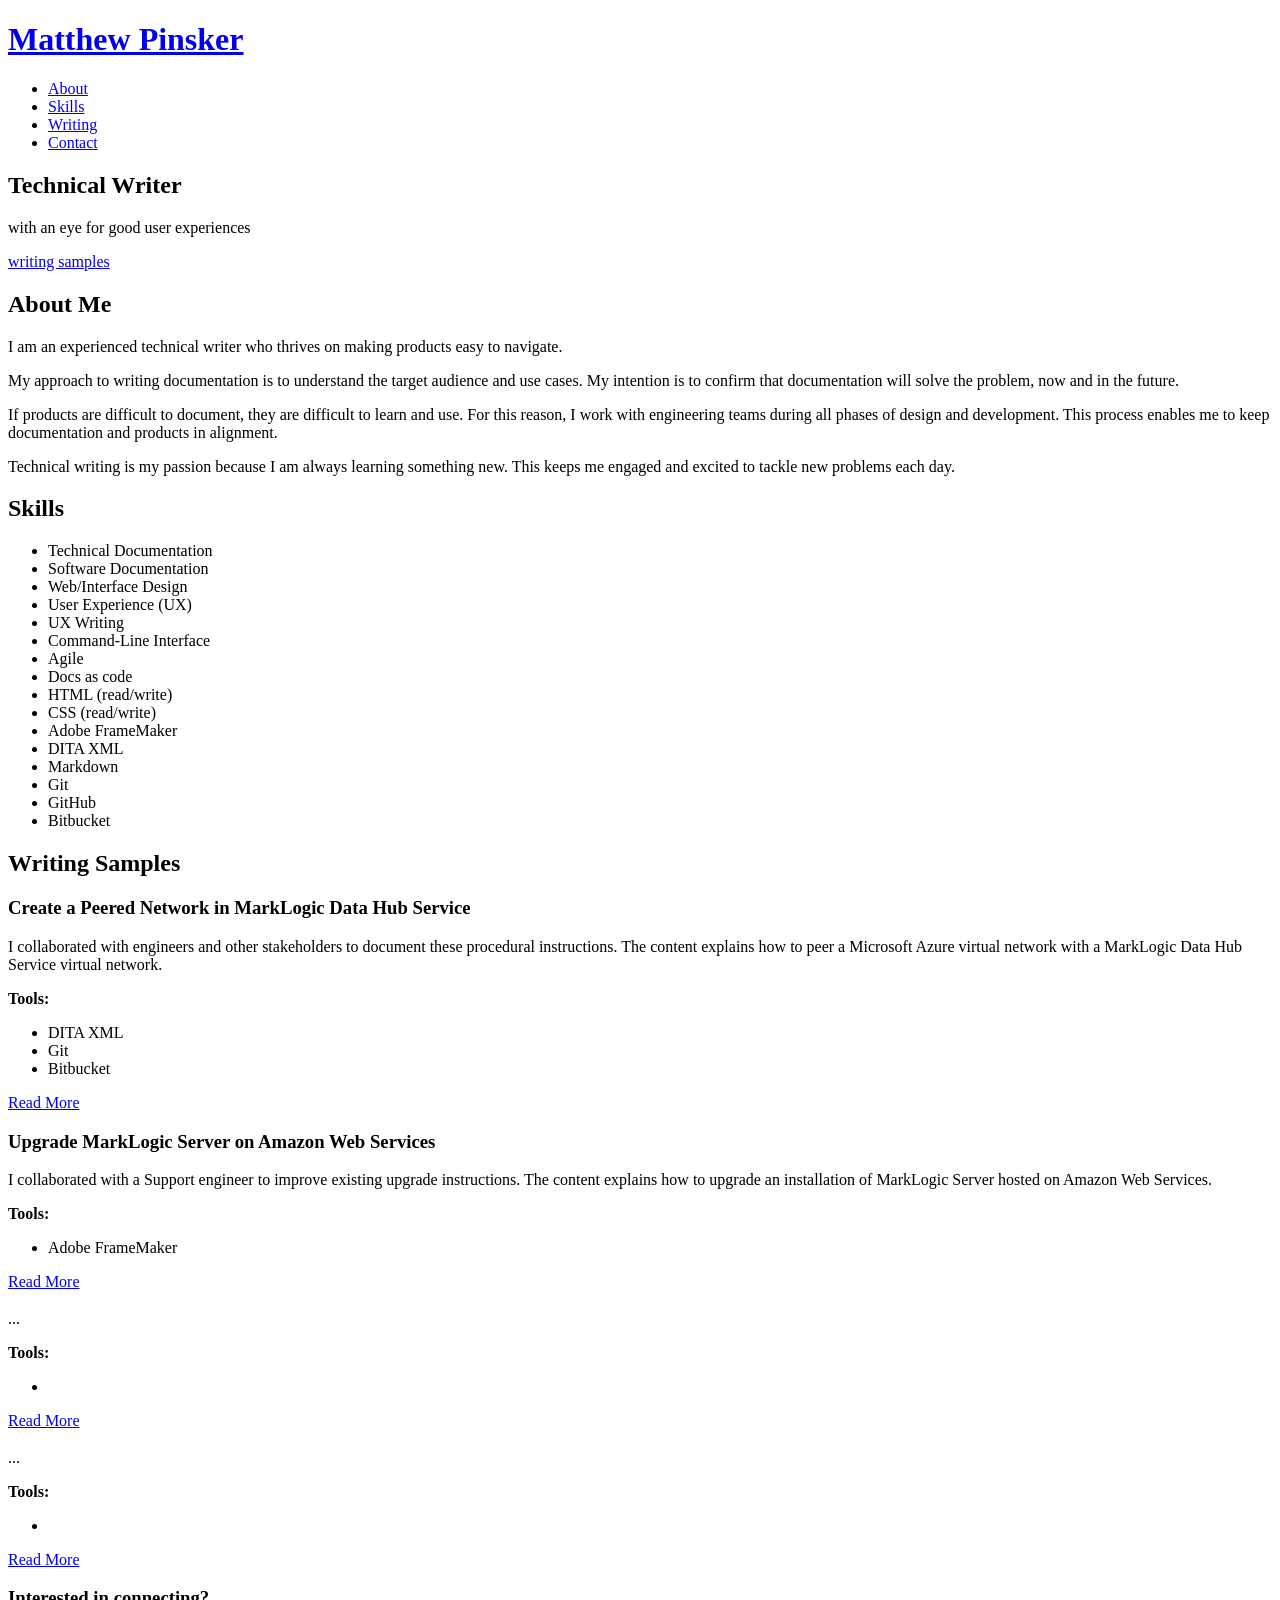
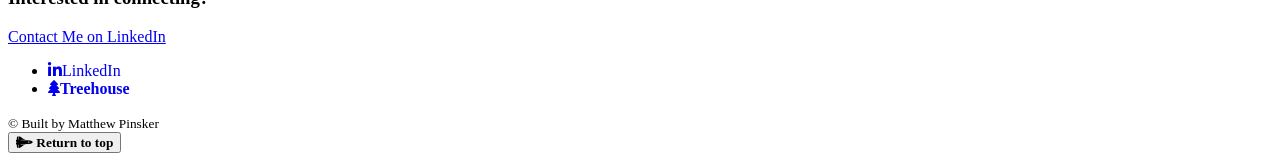
==== index.html @ e0463172 "Initial index.html file import." ====
<!DOCTYPE html>
<html>
<head>
	<meta name="viewport" content="width=device-width, initial-scale=1.0">
	<meta charset="UTF-8">
	<title>Matthew Pinsker | Technical Writer</title>
	<meta name="description" content="Matthew Pinsker's professional website and portfolio.">
	<meta name="keywords" content="technical writer, tech writer, ux writer, user experience">

	<!-- CSS -->
	<link rel="stylesheet" href="styles/normalize.css">
	<link rel="stylesheet" href="styles/main.css">

	<!-- Fonts -->
	<link href="https://fonts.googleapis.com/css2?family=Open+Sans:wght@400;600&display=swap" rel="stylesheet">
	<link href="https://fonts.googleapis.com/css2?family=Lato:wght@400;700&display=swap" rel="stylesheet">

	<!-- Icons -->
	<link rel="stylesheet" href="https://use.fontawesome.com/releases/v5.15.2/css/all.css" integrity="sha384-vSIIfh2YWi9wW0r9iZe7RJPrKwp6bG+s9QZMoITbCckVJqGCCRhc+ccxNcdpHuYu" crossorigin="anonymous">
</head>
<body>
	<div>
		<header class="main-header">
			<div class="container main-info">
				<h1 class="name"><a href="index.html">Matthew Pinsker</a></h1>
				<ul class="main-nav push-left">
					<li><a href="#about">About</a></li>
					<li><a href="#skills">Skills</a></li>
					<li><a href="#writing">Writing</a></li>
					<li><a href="#contact">Contact</a></li>
				</ul><!--/.main-nav-->
			</div><!--/.container .main-info-->
		</header><!--/.main-header-->

	    <div class="banner">
	      <h2 class="headline">Technical Writer</h2>
	      <span class="tagline">with an eye for good user experiences</span>
	      <p class="button-portfolio"><a href="#writing">writing samples</a></p>
	    </div><!--/.banner-->

		<main>
			<div class="container main-info">
				<div class="about-me col">
					<h2><span id="about"></span>About Me</h2>
					<p>I am an experienced technical writer who thrives on making products easy to navigate.</p>
					<p>My approach to writing documentation is to understand the target audience and use cases. My intention is to confirm that documentation will solve the problem, now and in the future.</p>
					<p>If products are difficult to document, they are difficult to learn and use. For this reason, I work with engineering teams during all phases of design and development. This process enables me to keep documentation and products in alignment.</p>
					<p>Technical writing is my passion because I am always learning something new. This keeps me engaged and excited to tackle new problems each day.</p>
				</div><!--/.about-me col-->
				
				<div class="skills col">
					<h2><span id="skills"></span>Skills</h2>
					<ul class="skills-items">
				  		<li>Technical Documentation</li>
						<li>Software Documentation</li>
						<li>Web/Interface Design</li>
						<li>User Experience (UX)</li>
						<li>UX Writing</li>
						<li>Command-Line Interface</li>
						<li>Agile</li>
						<li>Docs as code</li>
						<li>HTML (read/write)</li>
						<li>CSS (read/write)</li>
						<li>Adobe FrameMaker</li>
						<li>DITA XML</li>
						<li>Markdown</li>
						<li>Git</li>
						<li>GitHub</li>
						<li>Bitbucket</li>
					</ul><!--/.skills-items-->
				</div><!--/.skills col-->
			</div><!--/.container .main-info-->

			<div class="container main-writing">
				<h2><span id="writing"></span>Writing Samples</h2>
				<div class="portfolio-cards">
					<div class="card card1">
						<h3 class="card-title">Create a Peered Network in MarkLogic Data Hub Service</h3>
						<div class="card-content">
							<p>I collaborated with engineers and other stakeholders to document these procedural instructions. The content explains how to peer a Microsoft Azure virtual network with a MarkLogic Data Hub Service virtual network.</p>
							<span class="card-tools hide"><strong>Tools:</strong>
								<ul class="card-tools-items">
									<li>DITA XML</li>
									<li>Git</li>
									<li>Bitbucket</li>
								</ul><!-- /.card-tools-items -->	
							</span><!-- /.card-tools -->
						</div><!-- /.card-content -->
						<p class="button-card"><a href="https://docs.marklogic.com/cloudservices/azure/network/set-up-secure-network-dhs-azure.html" target="_blank" rel="noopener">Read More</a></p>
					</div><!--/.card .card1-->

					<div class="card card2">
						<h3 class="card-title">Upgrade MarkLogic Server on Amazon Web Services</h3>
						<div class="card-content">
							<p>I collaborated with a Support engineer to improve existing upgrade instructions. The content explains how to upgrade an installation of MarkLogic Server hosted on Amazon Web Services.</p>
							<span class="card-tools hide"><strong>Tools:</strong>
								<ul class="card-tools-items">
									<li>Adobe FrameMaker</li>
								</ul><!-- /.card-tools-items -->	
							</span><!-- /.card-tools -->
						</div><!-- /.card-content -->
						<p class="button-card"><a href="https://docs.marklogic.com/guide/ec2/managing#id_69624" target="_blank" rel="noopener">Read More</a></p>
					</div><!--/.card .card2-->

					<div class="card card3 hide">
						<h3 class="card-title"></h3>
						<div class="card-content">
							<p> ... </p>
							<span class="card-tools"><strong>Tools:</strong>
								<ul class="card-tools-items">
									<li></li>
								</ul><!-- /.card-tools-items -->	
							</span><!-- /.card-tools -->
						</div><!-- /.card-content -->
						<p class="button-card"><a href="#" target="_blank" rel="noopener">Read More</a></p>
					</div><!--/.card .card3-->

					<div class="card card4 hide">
						<h3 class="card-title"></h3>
						<div class="card-content">
							<p> ... </p>
							<span class="card-tools"><strong>Tools:</strong>
								<ul class="card-tools-items">
									<li></li>
								</ul><!-- /.card-tools-items -->	
							</span><!-- /.card-tools -->
						</div><!-- /.card-content -->
						<p class="button-card"><a href="#" target="_blank" rel="noopener">Read More</a></p>
					</div><!--/.card .card4-->
				</div><!--/.portfolio-cards-->

			</div><!--/.container .main-writing-->
		</main>

		<div class="main-contact">
			<h3><span id="contact"></span>Interested in connecting?</h3>
			<p class="button-contact"><a href="https://www.linkedin.com/in/mpinsker/" target="_blank" rel="noopener">Contact Me on LinkedIn</a></p>
		</div><!--/.main-contact-->
	</div>

	<footer class="main-footer">
		<!-- Social Media Icons -->
		<ul class="main-social">
			<li><a href="https://www.linkedin.com/in/mpinsker/" target="_blank"><i class="fab fa-linkedin-in tooltip"><span class="tooltiptext">LinkedIn</span></i></a></li>
			<li><a href="https://teamtreehouse.com/matthewpinsker" target="_blank"><i class="fas fa-tree tooltip"><span class="tooltiptext">Treehouse</span></i></a></li>
		</ul><!--/.main-social-->

		<!-- Copyright Info -->
		<small class="copyright"><span>&copy; <span id="year"></span> Built by Matthew Pinsker<span></small>

		<!-- Return to top button -->
		<div class="main-scroll"><button id="scrollToTopBtn"><i class="fas fa-space-shuttle tooltip">
			<span class="tooltiptext main-scroll-tooltip">Return to top</span>
		</i></button></div>
	</footer><!--/.main-footer-->

	<script type="text/javascript" src="js/scripts.js"></script>
</body>
</html>
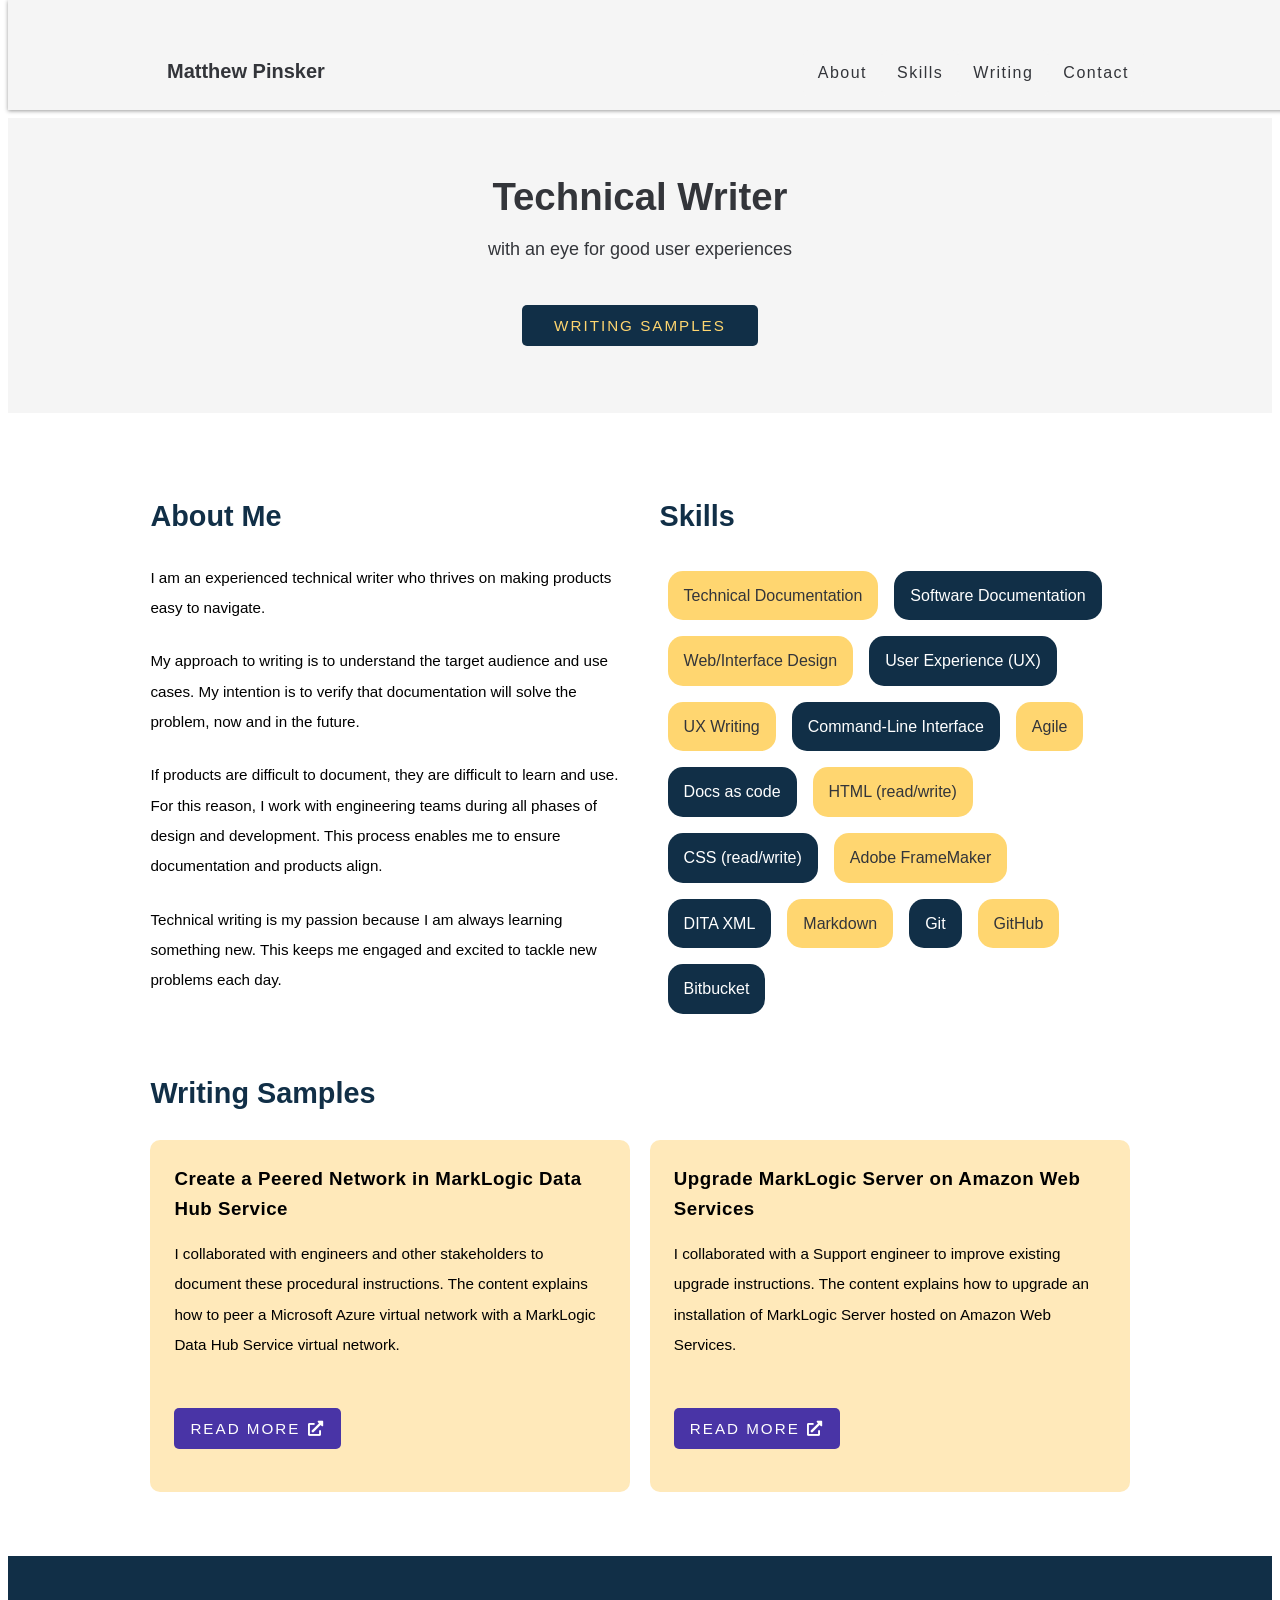
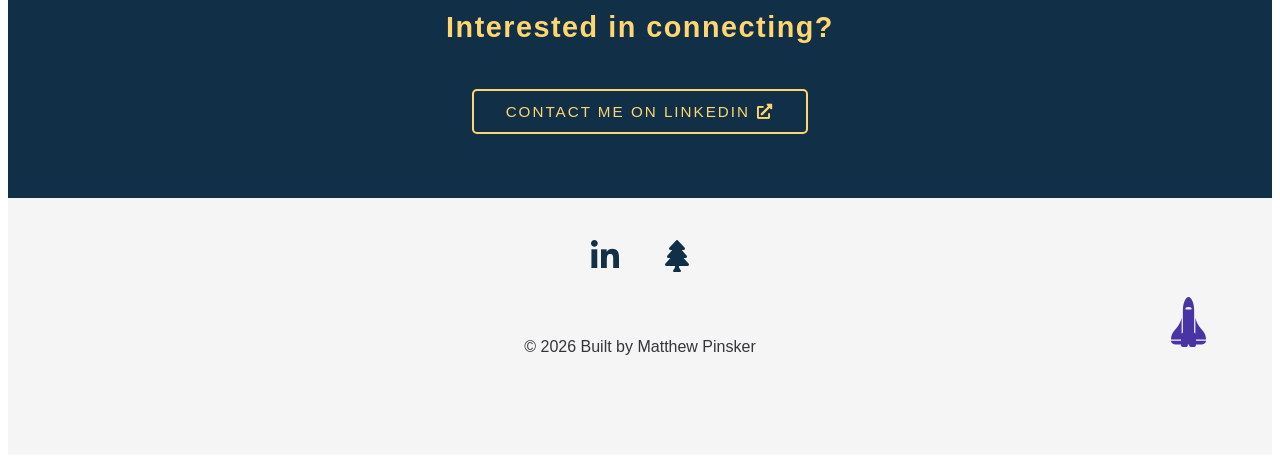
==== commit 10d9cc4e: "Added website maintenance instructions to README.md file. Updated About Me section in index.html. Ad" ====
--- a/index.html
+++ b/index.html
@@ -43,8 +43,8 @@
 				<div class="about-me col">
 					<h2><span id="about"></span>About Me</h2>
 					<p>I am an experienced technical writer who thrives on making products easy to navigate.</p>
-					<p>My approach to writing documentation is to understand the target audience and use cases. My intention is to confirm that documentation will solve the problem, now and in the future.</p>
-					<p>If products are difficult to document, they are difficult to learn and use. For this reason, I work with engineering teams during all phases of design and development. This process enables me to keep documentation and products in alignment.</p>
+					<p>My approach to writing is to understand the target audience and use cases. My intention is to verify that documentation will solve the problem, now and in the future.</p>
+					<p>If products are difficult to document, they are difficult to learn and use. For this reason, I work with engineering teams during all phases of design and development. This process enables me to ensure documentation and products align.</p>
 					<p>Technical writing is my passion because I am always learning something new. This keeps me engaged and excited to tackle new problems each day.</p>
 				</div><!--/.about-me col-->
 				
--- a/styles/main.css
+++ b/styles/main.css
@@ -0,0 +1,604 @@
+@charset "UTF-8";
+
+/* CSS HEX CODES */
+/*
+	yellow: #FFD670;
+	ash gray: #A3AA9C;
+	red: #FF615C;
+	blue: #112F47;
+	purple: #4934A6;
+	smokey white: #F5F5F5;
+	peach: #FFE9BA;
+	black: #33353A;
+*/
+
+/*==============================
+	Base Element Styles
+==============================*/
+
+* {
+
+	box-sizing: border-box;
+}
+
+html {
+	font-family: 'Open Sans', Verdana, sans-serif;
+	font-size: 16px;
+}
+
+body {
+	line-height: 1.6;
+	color: #000000;
+	background-color: #FFFFFF;
+	display: flex;
+	flex-direction: column;
+  	min-height: 100vh;
+}
+
+ ol, 
+ ul {
+ 	margin: 0;
+ 	padding: 0;
+ 	list-style: none;
+}
+
+p {
+	font-size: .95em;
+	margin-bottom: 1.5em;
+}
+
+h2 {
+	font-size: 1.8rem;
+	color: #112F47;
+}
+
+h2,
+h3 {
+	margin-top: 0;
+	font-family: 'Lato', Verdana, sans-serif;
+}
+
+h3 {
+	margin-bottom: 0;
+}
+
+p {
+	line-height: 2;
+}
+
+a {
+	text-decoration: none;
+	color: #4934A6;
+}
+
+a:hover {
+	opacity: 0.7;
+}
+
+a:visited {
+  color: #4934A6;
+}
+
+a:focus {
+	color: #4934A6;
+}
+
+img {
+	max-width: 100%;
+}
+
+/*==============================
+	Base Layout Styles
+==============================*/
+
+.hide {
+	display: none !important;
+}
+
+/* ---- Navigation ---- */
+
+.name {
+	font-size: 1.25em;
+	margin: 0;
+}
+
+.main-nav {
+	margin-top: 5px;
+}
+
+.name,
+.main-nav li {
+	text-align: center;
+	margin-top: 5px;
+	margin-bottom: 15px;
+}
+
+.name a {
+	color: #33353A;
+}
+
+.name a:hover {
+	opacity: 1;
+}
+
+.name a ,
+.main-nav a {
+	padding: 10px 15px;
+	display: block;
+}
+
+.main-nav a {
+	font-size: 1em;
+	color: #33353A;
+	background-color: #F5F5F5;
+	letter-spacing: 1.5px;
+	border-radius: 5px;
+	box-shadow: 0 1px 4px rgb(0,0,0,0.4);
+}
+
+.main-nav a:hover {
+	color: #FFFFF;
+	opacity: .7;
+}
+
+/* ---- Layout Containers ---- */
+
+.container {
+	padding-left: 1em;
+	padding-right: 1em;
+}
+
+.main-header {
+	background: #FFFFFF;
+	padding-top: .5em;
+	padding-bottom: .5em;
+	z-index: 1000;
+}
+
+.banner {
+	color: #33353A;
+	background: #F5F5F5F5;
+	display: flex;
+	flex-direction: column;
+	justify-content: center;
+	align-items: center;
+	padding: 3rem 0;
+}
+
+.main-info {
+	display: flex;
+	flex-direction: column;
+	justify-content: space-between;
+}
+
+.about-me {
+	margin-top: 3rem;
+}
+
+.skills {
+	margin-top: 3rem;
+}
+
+.main-writing {
+	margin-top: 4rem;
+}
+
+.portfolio-cards {
+	display: flex;
+	flex-direction: column;
+	align-items: center;
+}
+
+.card {
+	background: #FFE9BA;
+	margin: 0 0.75rem 2rem 0.75rem;
+	padding: 1.5rem;
+	width: 100%;
+	border-radius: 10px;
+	display: flex;
+	flex-direction: column;
+}
+
+.card-content {
+	flex-grow: 1;
+	margin-bottom: 1rem;
+}
+
+.card-tools,
+.card-tools-items {
+	display: flex;
+	flex-direction: row;
+}
+
+.card-tools-items {
+	flex-wrap: wrap;
+}
+
+.main-contact {
+	display: flex;
+	flex-direction: column;
+	justify-content: center;
+	align-items: center;
+	background: #112F47;
+	padding: 3rem 0;
+	margin-top: 3rem;
+	text-align: center;
+}
+
+.main-social {
+	display: flex;
+	justify-content: center;
+}
+
+.main-footer {
+	background: #F5F5F5;
+	color: #33353A;
+	padding: 2em 0;
+	text-align: center;
+	margin-top: auto;
+}
+
+/* ---- Inline Style ---- */
+
+.headline {
+	color: #33353A;
+	font-size: 2.4rem;
+	text-align: center;
+	margin-bottom: 0.5rem;
+}
+
+.tagline {
+	padding-bottom: 2rem;
+	font-size: 1.125em;
+}
+
+.skills-items {
+	display: flex;
+	flex-direction: row;
+	flex-wrap: wrap;
+}
+
+.skills-items li {
+	color: #FFFFFF;
+	padding: 0.75rem 1rem;
+	margin: 0.5rem;
+	border-radius: 15px;
+}
+
+.skills-items li:nth-child(odd) {
+	background: #FFD670; /*yellow*/
+	color: #33353A; /*black*/
+}
+
+.skills-items li:nth-child(even) {
+	background: #112F47; /*blue*/
+}
+
+.card-title {
+	letter-spacing: 0.5px;	
+}
+
+.card-tools strong {
+	margin-top: 0.25rem;
+	margin-right: 0.5rem;
+}
+
+.card-tools-items li {
+	padding: 0.25rem 1rem;
+	margin-right: 0.5rem;
+	margin-bottom: 1rem;
+	margin-left: 0.5rem;
+	border-radius: 15px;
+}
+
+.card-tools-items li:nth-child(odd) {
+	background: #33353A; /*black*/
+	color: #FFFFFF;
+}
+
+.card-tools-items li:nth-child(even) {
+	background: #FFFFFF;
+	color: #33353A; /*black*/
+}
+
+.main-contact h3 {
+	color: #FFD670;
+	padding-bottom: 2rem;
+	font-size: 1.8rem;
+	letter-spacing: 1.5px;
+}
+
+.main-social {
+	margin-bottom: 3rem;
+}
+
+.main-social li {
+	margin: 0 0.5rem;
+}
+
+.main-social li a {
+	padding: 10px 15px;
+	display: block;
+}
+
+.main-social li a i {
+	color: #112F47;
+	font-size: 2rem;
+}
+
+.main-social li a i:hover {
+	color: #112F47;
+	opacity: 0.7;
+}
+
+.button-contact a[target="_blank"]::after,
+.button-card a[target="_blank"]::after,
+.external-link[target="_blank"]::after {
+    font-family: 'Font Awesome 5 Free';
+    font-weight: 900;
+    content: " \f35d"; /*external-link-alt icon*/
+    margin-left: 0.1rem;
+}
+
+.copyright {
+	font-size: 1rem;
+}
+
+.main-scroll {
+	display: flex;
+	justify-content: center;
+	padding: 16px;
+	margin-top: 2rem;
+	position: static;
+}
+
+#scrollToTopBtn {
+	border: none;
+	color: #4934A6;
+	background-color: #F5F5F5;
+	cursor: pointer;
+	font-size: 16px;
+	transform: rotate(270deg);
+	font-size: 2.5rem;
+	padding: 0.75rem;
+}
+
+/* ---- Tooltips ---- */
+
+.tooltip {
+	position: relative;
+	display: inline-block;
+}
+
+.tooltip .tooltiptext {
+	visibility: hidden;
+	font-size: 1rem;
+	font-family: 'Open Sans', Verdana, sans-serif;
+	width: 120px;
+	color: #000000;
+	padding: 15px 0;
+	font-weight: 400;
+  
+	/* Position the tooltip */
+	position: absolute;
+	z-index: 1;
+	top: 100%;
+	left: 50%;
+	margin-left: -60px;
+}
+
+.tooltip .main-scroll-tooltip {
+	/* Position the return to top tooltip */
+	transform: rotate(90deg);
+	top: 0%;
+	margin-left: -120px;	
+}
+
+.tooltip:hover .tooltiptext {
+	visibility: visible;
+}
+
+
+/* ---- Buttons ---- */
+
+.button-portfolio a {
+	color: #FFD670;
+	background: #112F47;
+	padding: 0.75rem 2rem;
+	border-radius: 5px;
+	text-transform: uppercase;
+	letter-spacing: 2px;
+}
+
+.button-card a {
+	color: #FFFFFF;
+	background: #4934A6;
+	padding: 0.75rem 1rem 0.75rem 1rem;
+	border-radius: 5px;
+	text-transform: uppercase;
+	letter-spacing: 2px;
+}
+
+.button-contact a {
+	color: #FFD670;
+	background: #112F47;
+	border: 2px solid #FFD670;
+	padding: 0.75rem 2rem;
+	border-radius: 5px;
+	text-transform: uppercase;
+	letter-spacing: 2px;
+	overflow: hidden;
+}
+
+.button-portfolio a:hover,
+.button-card a:hover,
+.button-contact a:hover {
+	opacity: 0.7;
+}
+
+/*==============================
+	Media Queries
+==============================*/
+
+/* Extra small devices (phones, 600px and down) */
+/*@media only screen and (max-width: 600px) {
+
+}*/
+
+/* Small devices (portrait tablets and large phones, 600px and up) */
+/*@media only screen and (min-width: 600px) {
+
+}*/
+
+/* Medium devices (landscape tablets, 769px and up) */
+@media only screen and (min-width: 769px) {
+	body {
+		padding-top: 78px;  /*Enter the height of .main-header, compensating for space covered by the header */
+	}
+
+	h2,
+	h3 {
+		position: relative;
+	}
+
+	h2 span,
+	h3 span {
+		position:absolute;
+		top:-110px;
+	}
+
+	.main-header {
+		background: #F5F5F5;
+		position: fixed;
+		box-shadow: 0 1px 4px rgb(0,0,0,0.4);
+		width: 100%;
+		top: 0;
+	}
+
+	.container {
+		width: 90%;
+		margin: 0 auto;
+	}
+
+	.push-left {
+   		margin-left: auto;
+	}
+
+	.name {
+		width: 240px;
+		text-align: left;
+	}
+
+	.main-nav {
+		display: flex;
+	}
+
+	.name,
+	.main-nav li {
+		margin-bottom: 5px;
+	}
+
+	.main-nav li {
+		display: inline-block; /* Displays the list items side-by-side */
+	}
+
+	 .main-nav a {
+		color: #33353A;
+		background-color: #F5F5F5;
+		border: none;
+		box-shadow: none;
+	}
+
+	.banner {
+		margin-top: 2rem;
+	}
+
+	.main-info {
+		display: flex;
+		flex-direction: row;
+		margin-top: 2rem;
+	}
+
+	.main-info .col {
+		width: 48%;
+	}
+
+	.main-writing {
+		margin-top: 3rem;
+	}
+
+	.portfolio-cards {
+		display: flex;
+		flex-direction: row;
+		justify-content: space-between;
+		align-items: stretch;
+		flex-wrap: wrap;
+	}
+
+	.card {
+		margin: 0 0 1rem 0;
+	}
+
+	.card1 {
+		order: 0;
+		flex-basis: 49%;
+	}
+
+	.card2 {
+		order: 1;
+		flex-basis: 49%;
+	}
+
+	.card3 {
+		order: 2;
+		flex-basis: 49%;
+	}
+
+	.card4 {
+		order: 3;
+		flex-basis: 49%;
+	}
+
+	.note-about-responsive {
+		display: none
+	}
+
+	.main-scroll {
+		display: flex;
+		justify-content: flex-end;
+		padding: 16px;
+		position: relative;
+		bottom: 120px;
+		right: 30px;
+		z-index: 1;
+	}
+
+	#scrollToTopBtn {
+		border: none;
+		color: #4934A6;
+		background-color: #F5F5F5;
+		position: absolute;
+		cursor: pointer;
+		font-size: 16px;
+		transform: rotate(270deg);
+		font-size: 2.5rem;
+		padding: 0.75rem;
+	}
+
+} /* end media query - Medium devices */
+
+/* Large devices (laptops/desktops, 1025px and up) */
+@media only screen and (min-width: 1025px) {
+
+	.container {
+		width: 80%;
+		max-width: 1150px; /* The layout will not get wider than this value in larger screens. */
+	}
+
+	.main-info {
+		display: flex;
+		flex-direction: row;
+		justify-content: space-between;
+	}
+
+} /* end media query - Large devices */
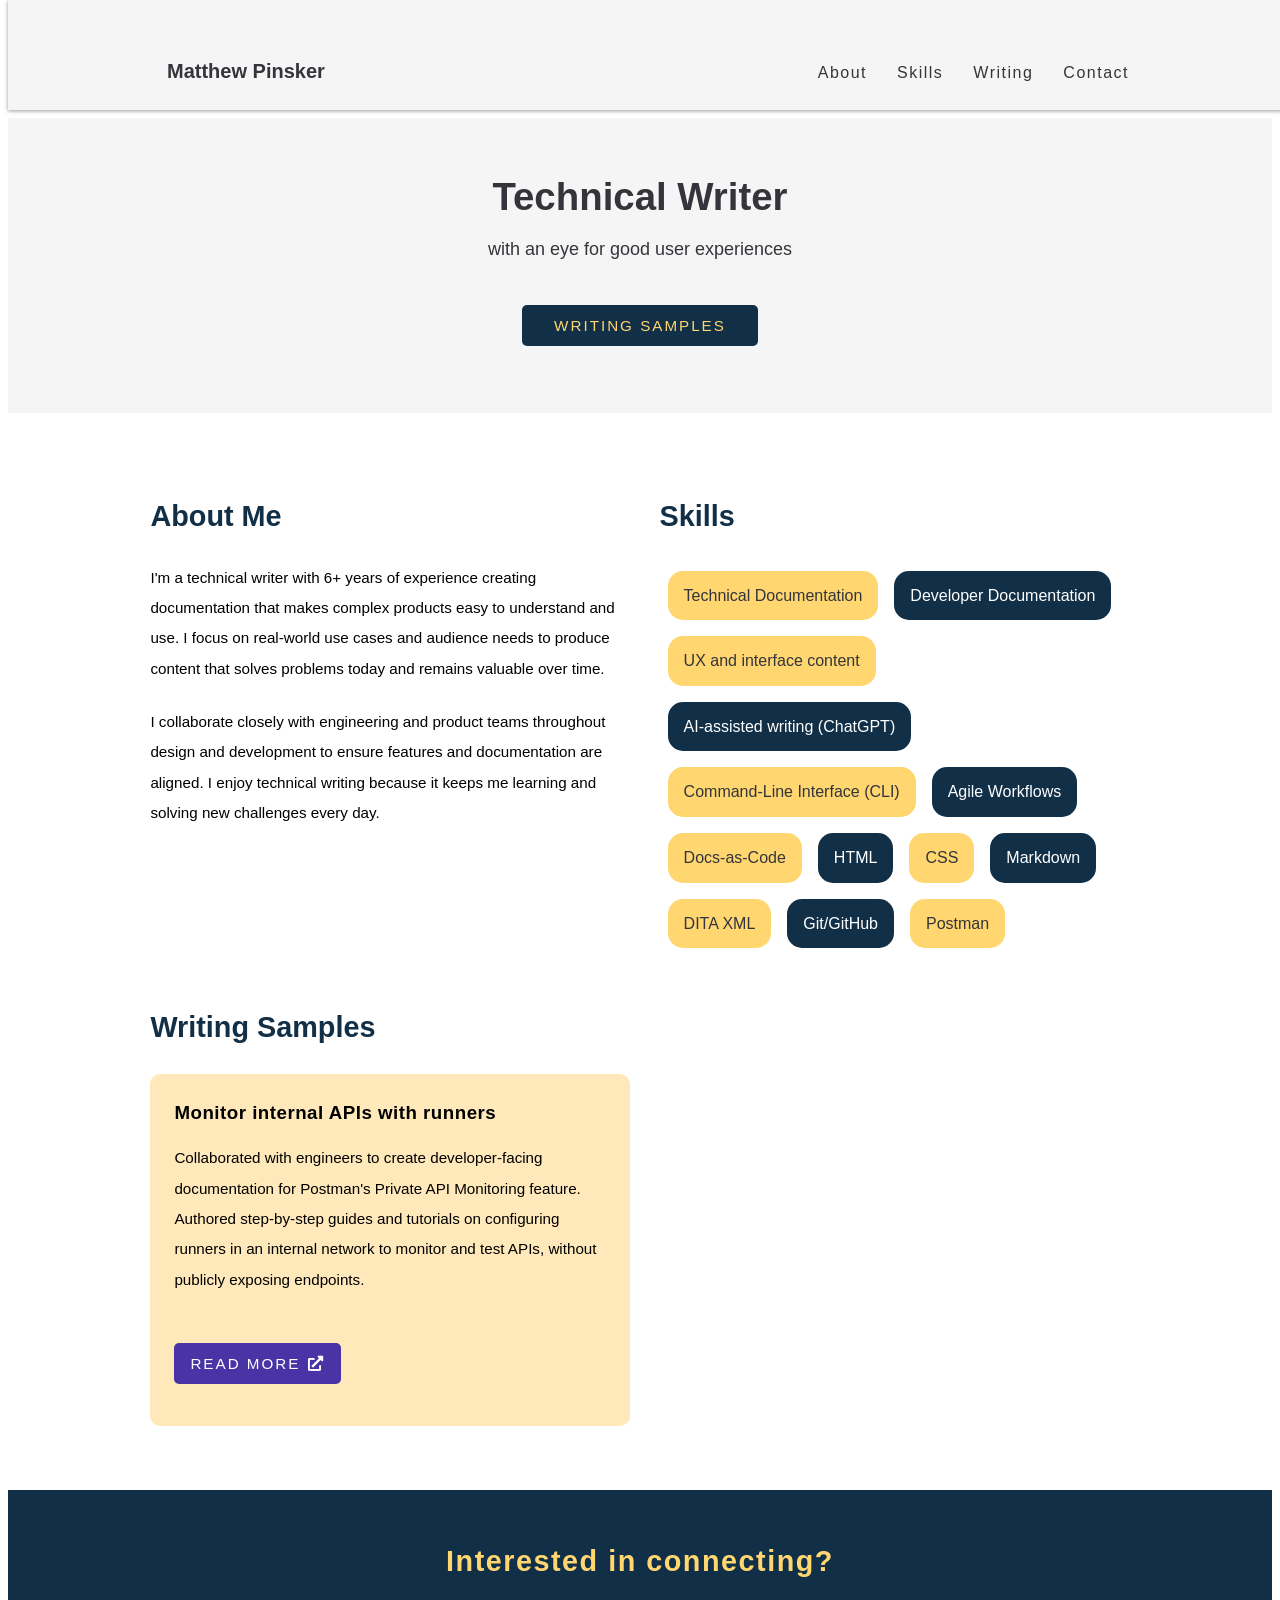
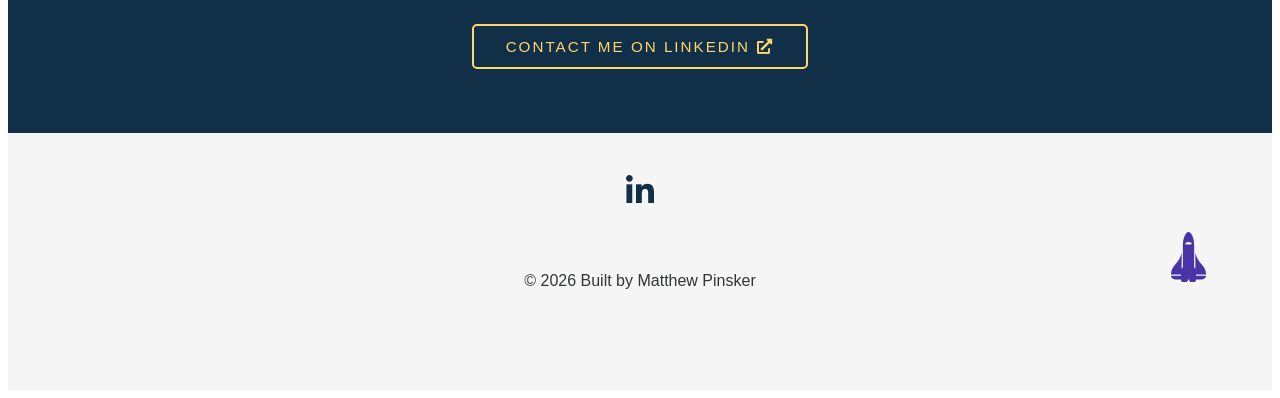
==== commit a4f02e52: "Improve intro, skills, and writing sample" ====
--- a/index.html
+++ b/index.html
@@ -42,31 +42,26 @@
 			<div class="container main-info">
 				<div class="about-me col">
 					<h2><span id="about"></span>About Me</h2>
-					<p>I am an experienced technical writer who thrives on making products easy to navigate.</p>
-					<p>My approach to writing is to understand the target audience and use cases. My intention is to verify that documentation will solve the problem, now and in the future.</p>
-					<p>If products are difficult to document, they are difficult to learn and use. For this reason, I work with engineering teams during all phases of design and development. This process enables me to ensure documentation and products align.</p>
-					<p>Technical writing is my passion because I am always learning something new. This keeps me engaged and excited to tackle new problems each day.</p>
+					<p>I'm a technical writer with 6+ years of experience creating documentation that makes complex products easy to understand and use. I focus on real-world use cases and audience needs to produce content that solves problems today and remains valuable over time.</p>
+					<p>I collaborate closely with engineering and product teams throughout design and development to ensure features and documentation are aligned. I enjoy technical writing because it keeps me learning and solving new challenges every day.</p>
 				</div><!--/.about-me col-->
-				
+
 				<div class="skills col">
 					<h2><span id="skills"></span>Skills</h2>
 					<ul class="skills-items">
 				  		<li>Technical Documentation</li>
-						<li>Software Documentation</li>
-						<li>Web/Interface Design</li>
-						<li>User Experience (UX)</li>
-						<li>UX Writing</li>
-						<li>Command-Line Interface</li>
-						<li>Agile</li>
-						<li>Docs as code</li>
-						<li>HTML (read/write)</li>
-						<li>CSS (read/write)</li>
-						<li>Adobe FrameMaker</li>
+						<li>Developer Documentation</li>
+						<li>UX and interface content</li>
+						<li>AI-assisted writing (ChatGPT)</li>
+						<li>Command-Line Interface (CLI)</li>
+						<li>Agile Workflows</li>
+						<li>Docs-as-Code</li>
+						<li>HTML</li>
+						<li>CSS</li>
+						<li>Markdown</li>
 						<li>DITA XML</li>
-						<li>Markdown</li>
-						<li>Git</li>
-						<li>GitHub</li>
-						<li>Bitbucket</li>
+						<li>Git/GitHub</li>
+						<li>Postman</li>
 					</ul><!--/.skills-items-->
 				</div><!--/.skills col-->
 			</div><!--/.container .main-info-->
@@ -75,41 +70,41 @@
 				<h2><span id="writing"></span>Writing Samples</h2>
 				<div class="portfolio-cards">
 					<div class="card card1">
-						<h3 class="card-title">Create a Peered Network in MarkLogic Data Hub Service</h3>
+						<h3 class="card-title">Monitor internal APIs with runners</h3>
 						<div class="card-content">
-							<p>I collaborated with engineers and other stakeholders to document these procedural instructions. The content explains how to peer a Microsoft Azure virtual network with a MarkLogic Data Hub Service virtual network.</p>
+							<p>Collaborated with engineers to create developer-facing documentation for Postman's Private API Monitoring feature. Authored step-by-step guides and tutorials on configuring runners in an internal network to monitor and test APIs, without publicly exposing endpoints.</p>
 							<span class="card-tools hide"><strong>Tools:</strong>
 								<ul class="card-tools-items">
-									<li>DITA XML</li>
+									<li>Markdown</li>
 									<li>Git</li>
-									<li>Bitbucket</li>
-								</ul><!-- /.card-tools-items -->	
+									<li>GitHub</li>
+								</ul><!-- /.card-tools-items -->
 							</span><!-- /.card-tools -->
 						</div><!-- /.card-content -->
-						<p class="button-card"><a href="https://docs.marklogic.com/cloudservices/azure/network/set-up-secure-network-dhs-azure.html" target="_blank" rel="noopener">Read More</a></p>
+						<p class="button-card"><a href="https://learning.postman.com/docs/monitoring-your-api/runners/overview" target="_blank" rel="noopener">Read More</a></p>
 					</div><!--/.card .card1-->
 
-					<div class="card card2">
-						<h3 class="card-title">Upgrade MarkLogic Server on Amazon Web Services</h3>
+					<div class="card card2 hide">
+						<h3 class="card-title"></h3>
 						<div class="card-content">
-							<p>I collaborated with a Support engineer to improve existing upgrade instructions. The content explains how to upgrade an installation of MarkLogic Server hosted on Amazon Web Services.</p>
+							<p></p>
 							<span class="card-tools hide"><strong>Tools:</strong>
 								<ul class="card-tools-items">
-									<li>Adobe FrameMaker</li>
-								</ul><!-- /.card-tools-items -->	
+									<li></li>
+								</ul><!-- /.card-tools-items -->
 							</span><!-- /.card-tools -->
 						</div><!-- /.card-content -->
-						<p class="button-card"><a href="https://docs.marklogic.com/guide/ec2/managing#id_69624" target="_blank" rel="noopener">Read More</a></p>
+						<p class="button-card"><a href="#" target="_blank" rel="noopener">Read More</a></p>
 					</div><!--/.card .card2-->
 
 					<div class="card card3 hide">
 						<h3 class="card-title"></h3>
 						<div class="card-content">
-							<p> ... </p>
+							<p></p>
 							<span class="card-tools"><strong>Tools:</strong>
 								<ul class="card-tools-items">
 									<li></li>
-								</ul><!-- /.card-tools-items -->	
+								</ul><!-- /.card-tools-items -->
 							</span><!-- /.card-tools -->
 						</div><!-- /.card-content -->
 						<p class="button-card"><a href="#" target="_blank" rel="noopener">Read More</a></p>
@@ -122,7 +117,7 @@
 							<span class="card-tools"><strong>Tools:</strong>
 								<ul class="card-tools-items">
 									<li></li>
-								</ul><!-- /.card-tools-items -->	
+								</ul><!-- /.card-tools-items -->
 							</span><!-- /.card-tools -->
 						</div><!-- /.card-content -->
 						<p class="button-card"><a href="#" target="_blank" rel="noopener">Read More</a></p>
@@ -142,7 +137,6 @@
 		<!-- Social Media Icons -->
 		<ul class="main-social">
 			<li><a href="https://www.linkedin.com/in/mpinsker/" target="_blank"><i class="fab fa-linkedin-in tooltip"><span class="tooltiptext">LinkedIn</span></i></a></li>
-			<li><a href="https://teamtreehouse.com/matthewpinsker" target="_blank"><i class="fas fa-tree tooltip"><span class="tooltiptext">Treehouse</span></i></a></li>
 		</ul><!--/.main-social-->
 
 		<!-- Copyright Info -->
--- a/styles/main.css
+++ b/styles/main.css
@@ -35,7 +35,7 @@
   	min-height: 100vh;
 }
 
- ol, 
+ ol,
  ul {
  	margin: 0;
  	padding: 0;
@@ -275,7 +275,7 @@
 }
 
 .card-title {
-	letter-spacing: 0.5px;	
+	letter-spacing: 0.5px;
 }
 
 .card-tools strong {
@@ -378,7 +378,7 @@
 	color: #000000;
 	padding: 15px 0;
 	font-weight: 400;
-  
+
 	/* Position the tooltip */
 	position: absolute;
 	z-index: 1;
@@ -391,7 +391,7 @@
 	/* Position the return to top tooltip */
 	transform: rotate(90deg);
 	top: 0%;
-	margin-left: -120px;	
+	margin-left: -120px;
 }
 
 .tooltip:hover .tooltiptext {
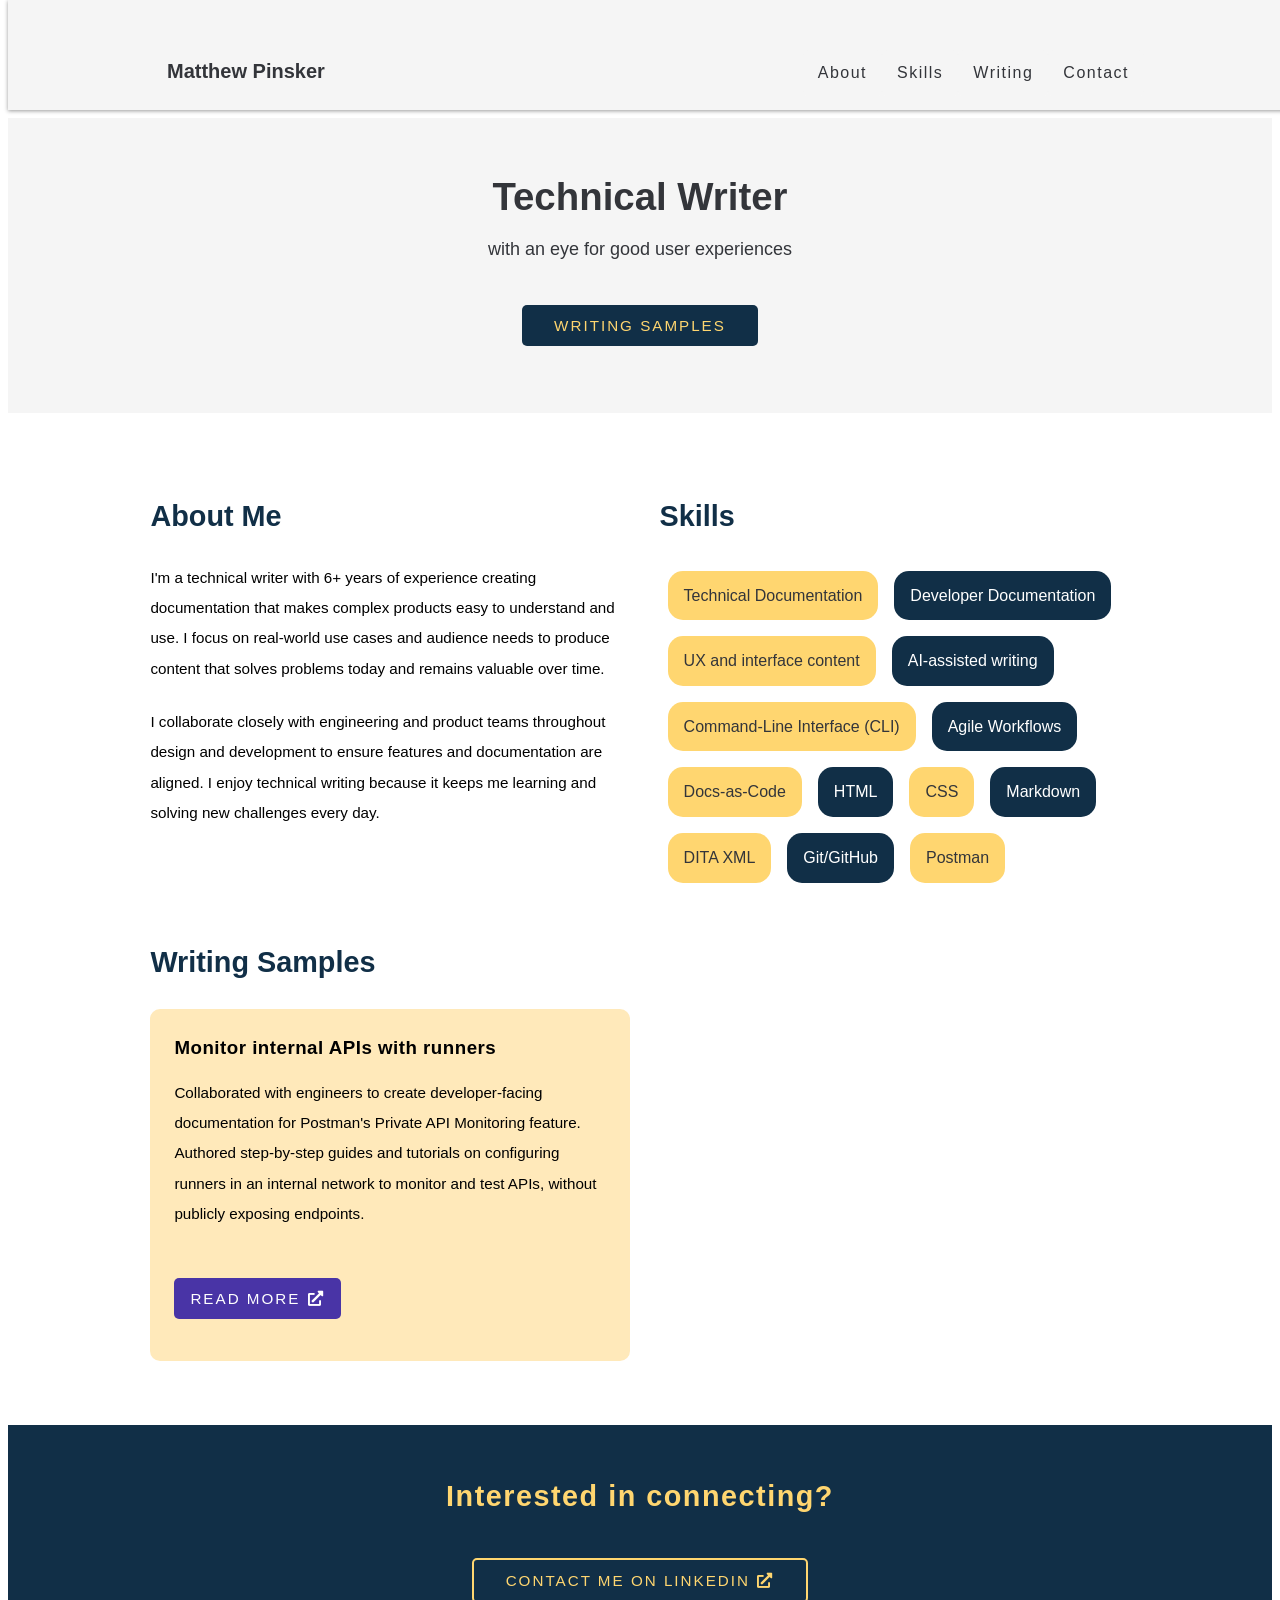
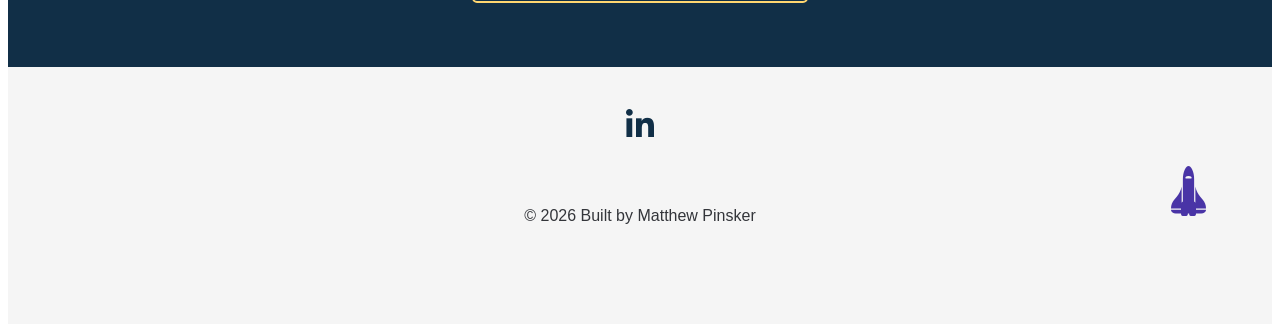
==== commit f9ed08ea: "Skills update" ====
--- a/index.html
+++ b/index.html
@@ -52,7 +52,7 @@
 				  		<li>Technical Documentation</li>
 						<li>Developer Documentation</li>
 						<li>UX and interface content</li>
-						<li>AI-assisted writing (ChatGPT)</li>
+						<li>AI-assisted writing</li>
 						<li>Command-Line Interface (CLI)</li>
 						<li>Agile Workflows</li>
 						<li>Docs-as-Code</li>
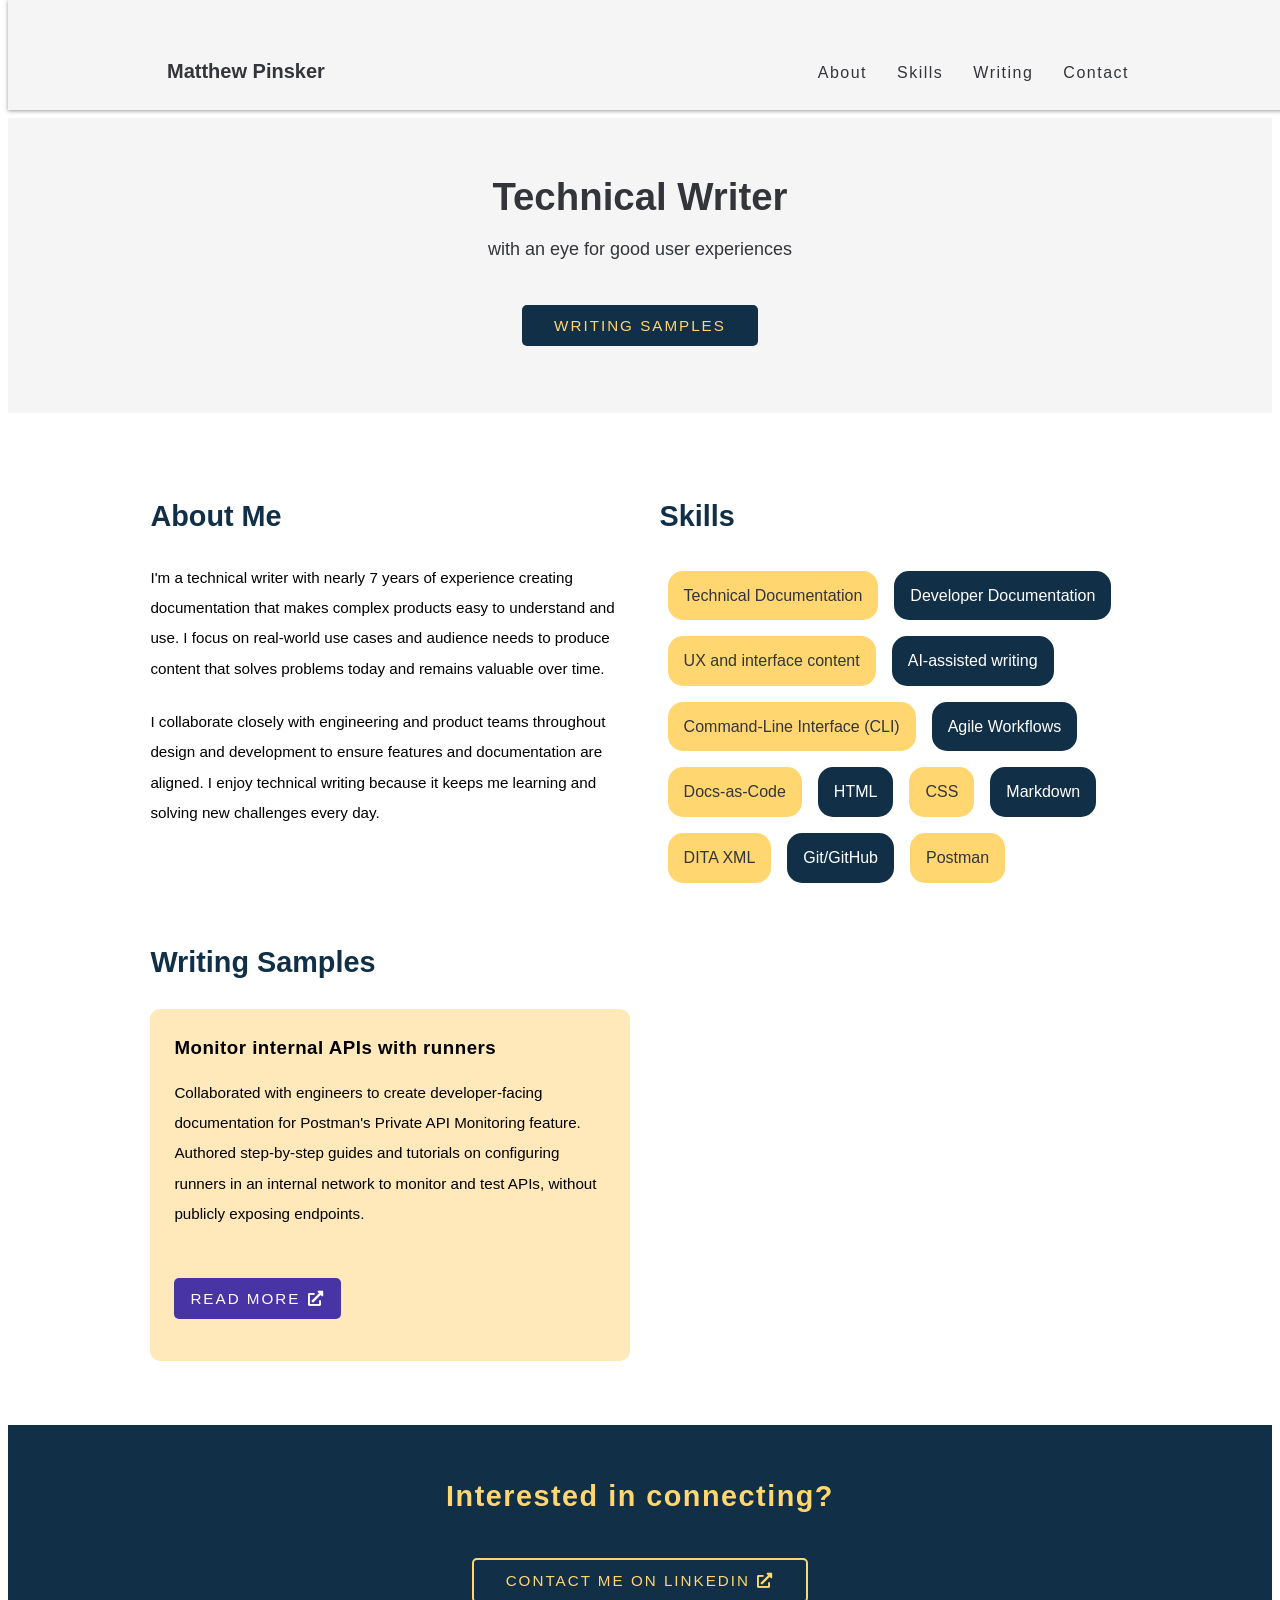
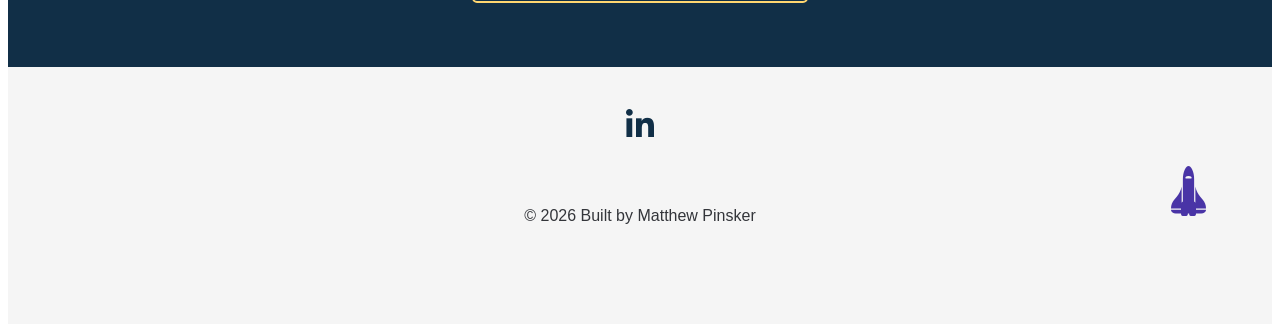
==== commit 0f03f543: "Update years of experience" ====
--- a/index.html
+++ b/index.html
@@ -42,7 +42,7 @@
 			<div class="container main-info">
 				<div class="about-me col">
 					<h2><span id="about"></span>About Me</h2>
-					<p>I'm a technical writer with 6+ years of experience creating documentation that makes complex products easy to understand and use. I focus on real-world use cases and audience needs to produce content that solves problems today and remains valuable over time.</p>
+					<p>I'm a technical writer with nearly 7 years of experience creating documentation that makes complex products easy to understand and use. I focus on real-world use cases and audience needs to produce content that solves problems today and remains valuable over time.</p>
 					<p>I collaborate closely with engineering and product teams throughout design and development to ensure features and documentation are aligned. I enjoy technical writing because it keeps me learning and solving new challenges every day.</p>
 				</div><!--/.about-me col-->
 
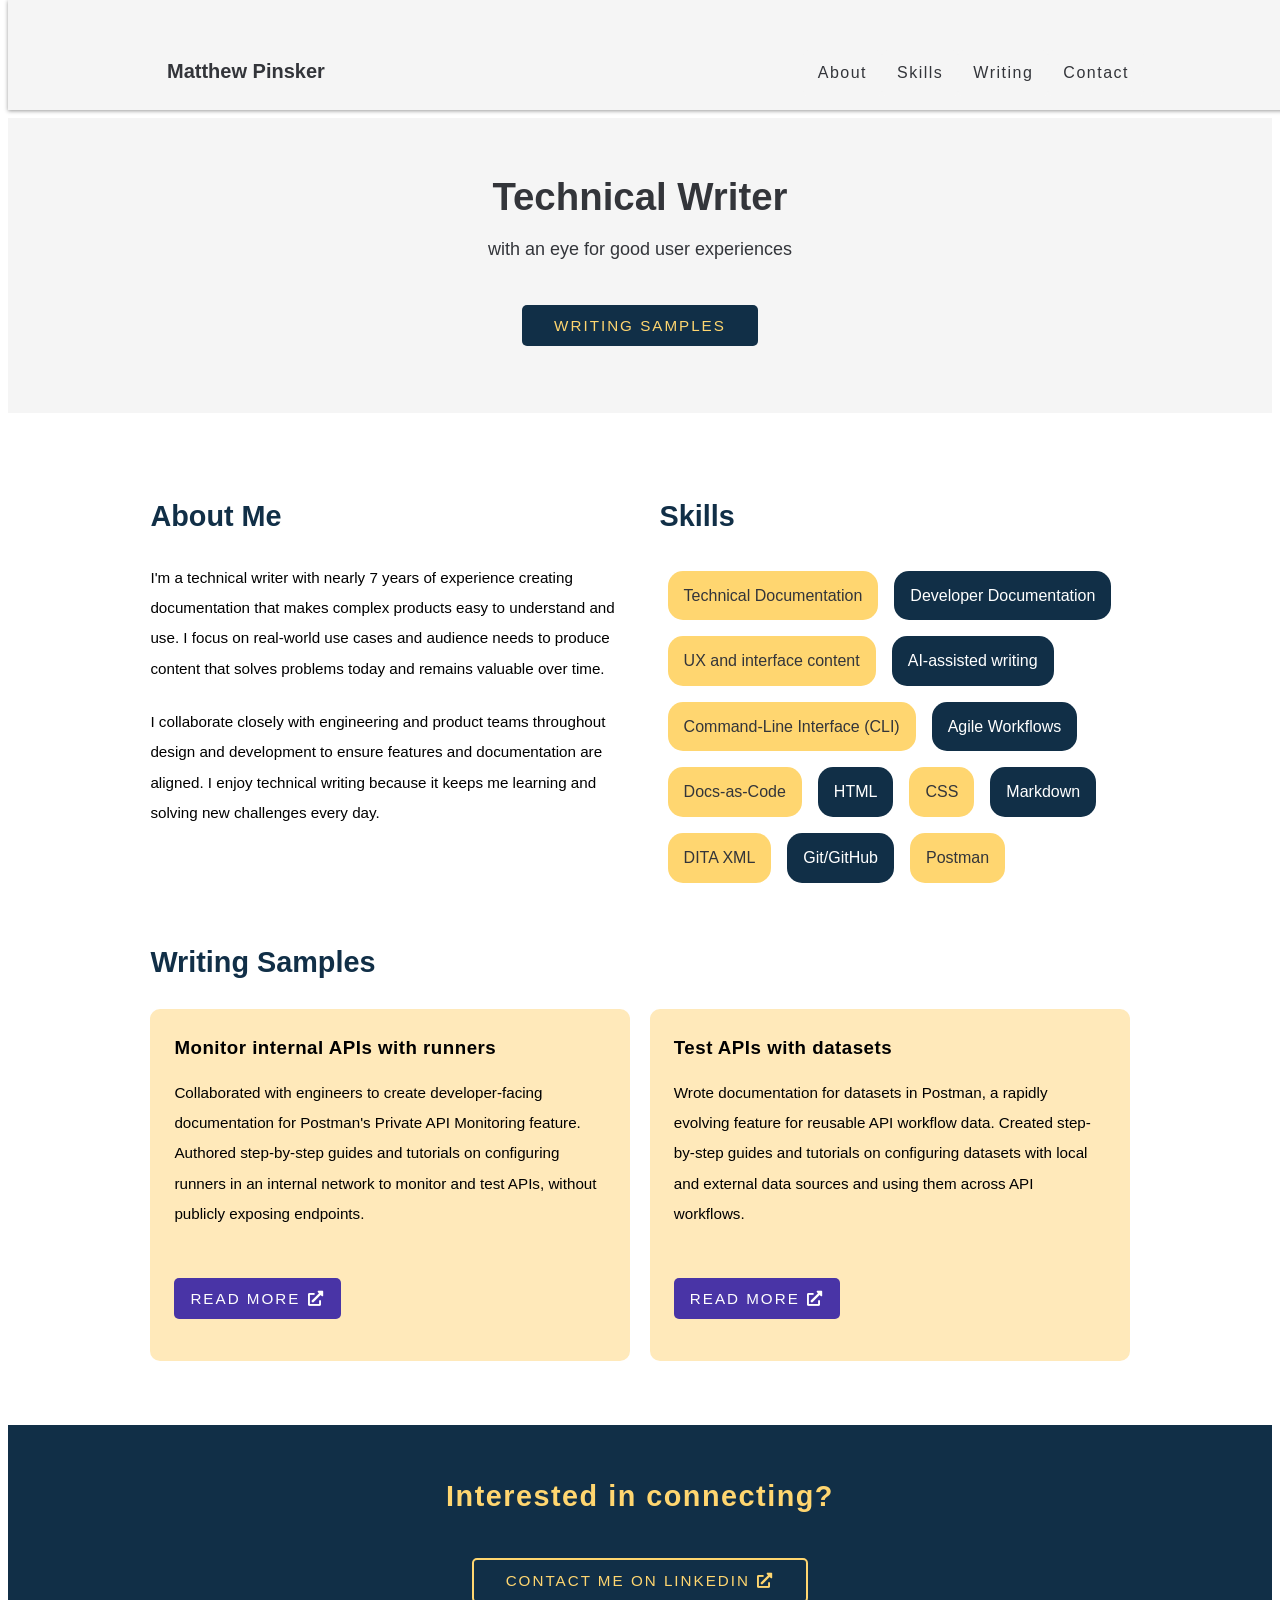
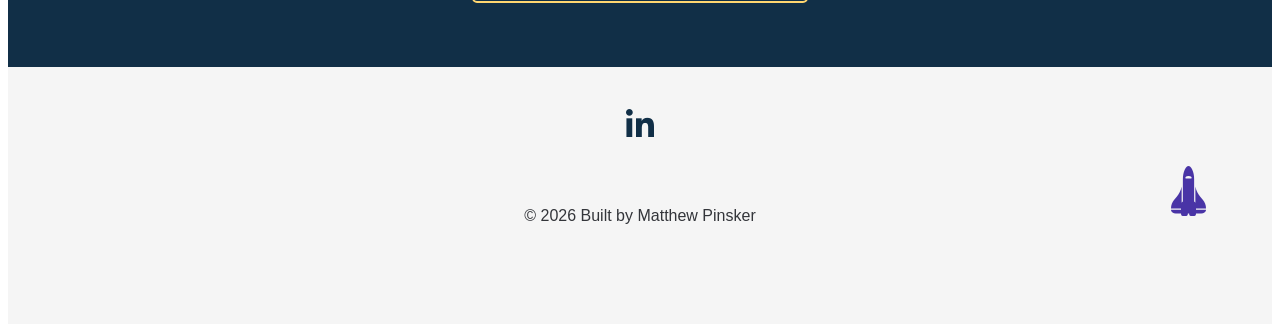
==== commit b02db68f: "Add new sample" ====
--- a/index.html
+++ b/index.html
@@ -84,17 +84,20 @@
 						<p class="button-card"><a href="https://learning.postman.com/docs/monitoring-your-api/runners/overview" target="_blank" rel="noopener">Read More</a></p>
 					</div><!--/.card .card1-->
 
-					<div class="card card2 hide">
-						<h3 class="card-title"></h3>
+					<div class="card card2">
+						<h3 class="card-title">Test APIs with datasets</h3>
 						<div class="card-content">
-							<p></p>
+							<p>Wrote documentation for datasets in Postman, a rapidly evolving feature for reusable API workflow data. Created step-by-step guides and tutorials on configuring datasets with local and external data sources and using them across API workflows.</p>
 							<span class="card-tools hide"><strong>Tools:</strong>
 								<ul class="card-tools-items">
-									<li></li>
+									<li>Markdown</li>
+									<li>Git</li>
+									<li>GitHub</li>
+									<li>ChatGPT</li>
 								</ul><!-- /.card-tools-items -->
 							</span><!-- /.card-tools -->
 						</div><!-- /.card-content -->
-						<p class="button-card"><a href="#" target="_blank" rel="noopener">Read More</a></p>
+						<p class="button-card"><a href="https://learning.postman.com/docs/tests-and-scripts/datasets/overview" target="_blank" rel="noopener">Read More</a></p>
 					</div><!--/.card .card2-->
 
 					<div class="card card3 hide">
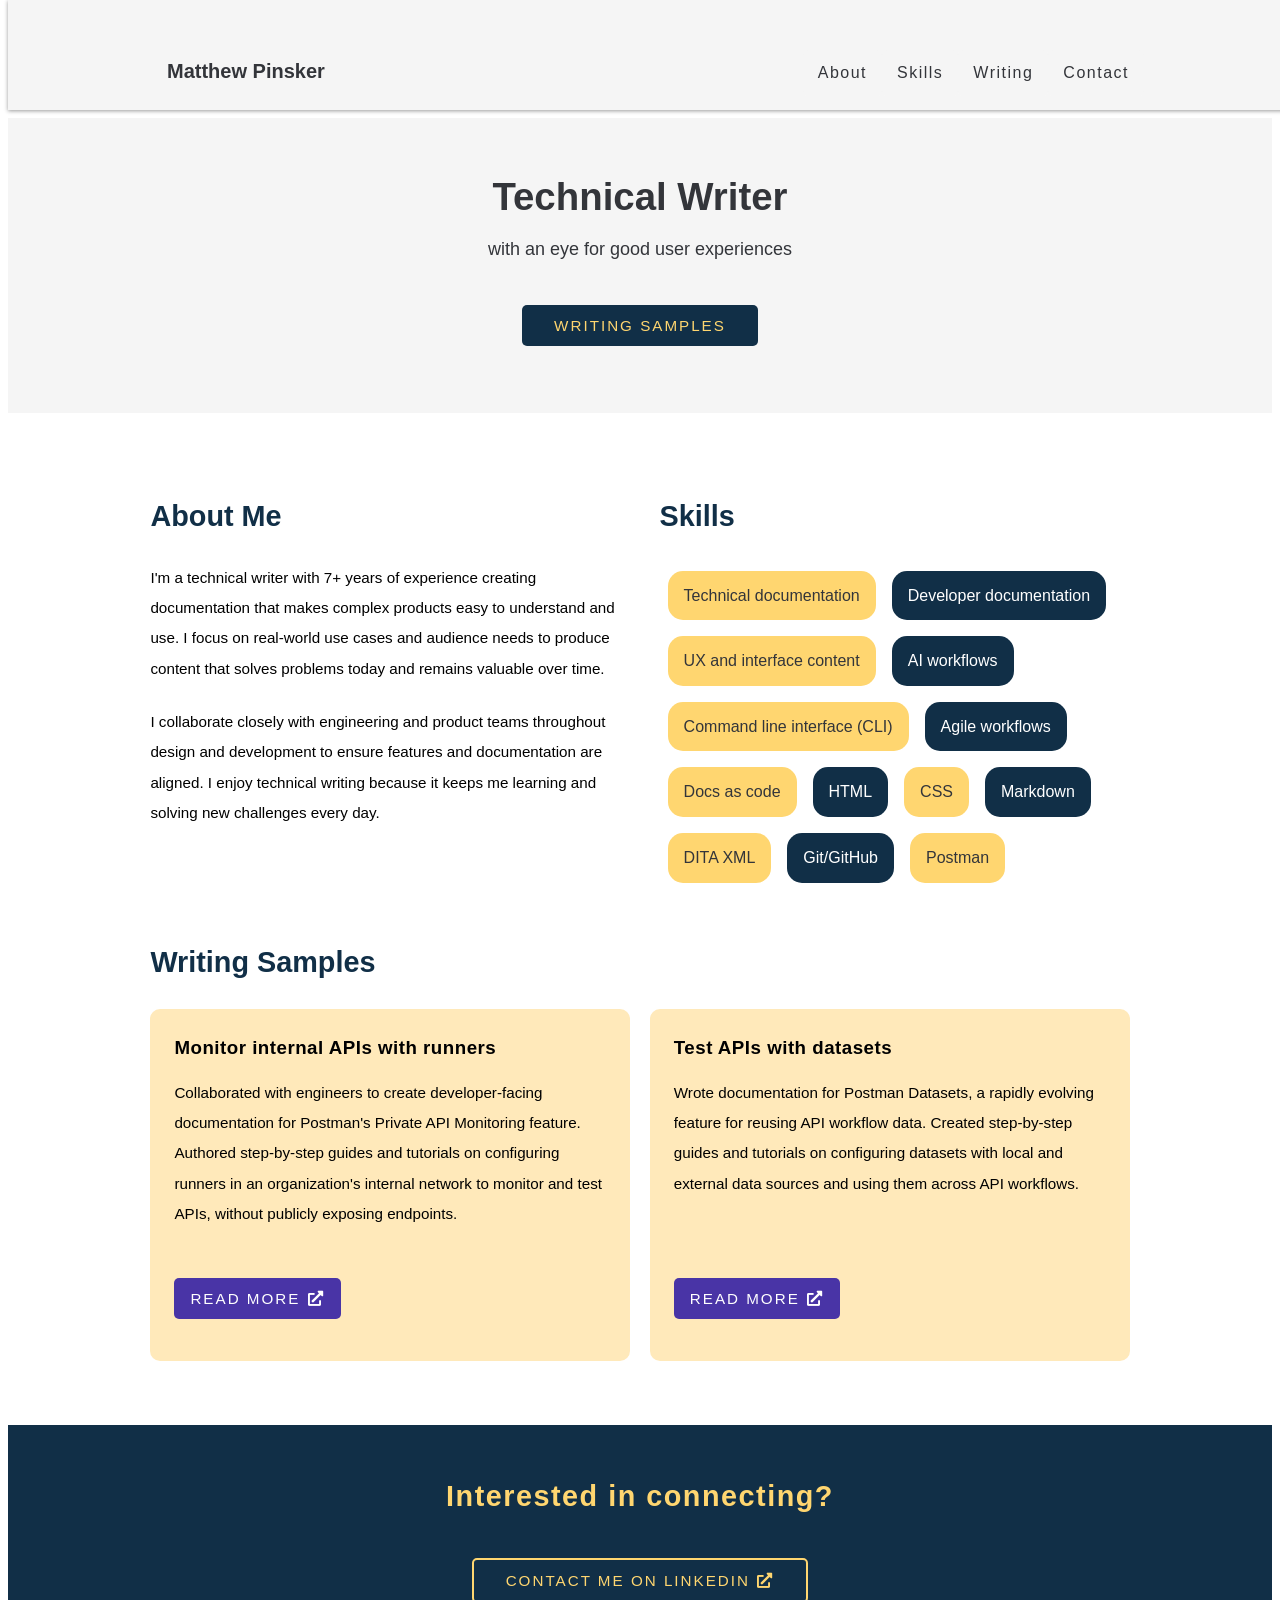
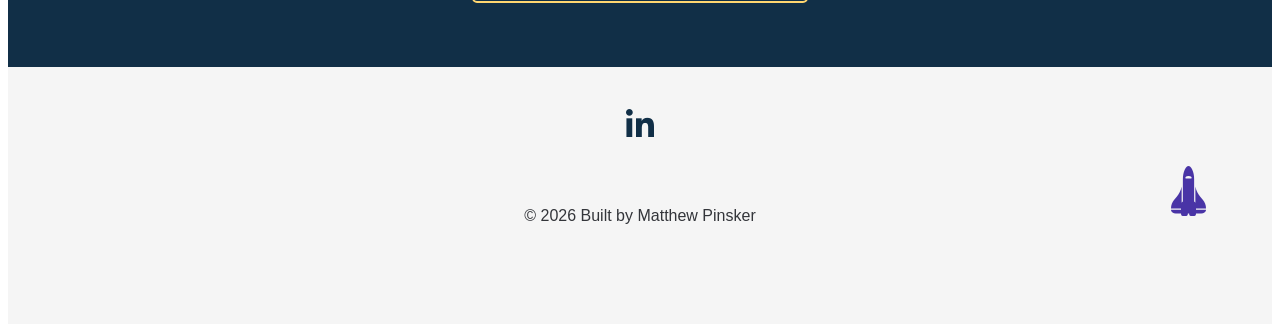
==== commit 9e71debc: "Improvements to about me and samples section" ====
--- a/index.html
+++ b/index.html
@@ -42,20 +42,20 @@
 			<div class="container main-info">
 				<div class="about-me col">
 					<h2><span id="about"></span>About Me</h2>
-					<p>I'm a technical writer with nearly 7 years of experience creating documentation that makes complex products easy to understand and use. I focus on real-world use cases and audience needs to produce content that solves problems today and remains valuable over time.</p>
+					<p>I'm a technical writer with 7+ years of experience creating documentation that makes complex products easy to understand and use. I focus on real-world use cases and audience needs to produce content that solves problems today and remains valuable over time.</p>
 					<p>I collaborate closely with engineering and product teams throughout design and development to ensure features and documentation are aligned. I enjoy technical writing because it keeps me learning and solving new challenges every day.</p>
 				</div><!--/.about-me col-->
 
 				<div class="skills col">
 					<h2><span id="skills"></span>Skills</h2>
 					<ul class="skills-items">
-				  		<li>Technical Documentation</li>
-						<li>Developer Documentation</li>
+				  		<li>Technical documentation</li>
+						<li>Developer documentation</li>
 						<li>UX and interface content</li>
-						<li>AI-assisted writing</li>
-						<li>Command-Line Interface (CLI)</li>
-						<li>Agile Workflows</li>
-						<li>Docs-as-Code</li>
+						<li>AI workflows</li>
+						<li>Command line interface (CLI)</li>
+						<li>Agile workflows</li>
+						<li>Docs as code</li>
 						<li>HTML</li>
 						<li>CSS</li>
 						<li>Markdown</li>
@@ -72,7 +72,7 @@
 					<div class="card card1">
 						<h3 class="card-title">Monitor internal APIs with runners</h3>
 						<div class="card-content">
-							<p>Collaborated with engineers to create developer-facing documentation for Postman's Private API Monitoring feature. Authored step-by-step guides and tutorials on configuring runners in an internal network to monitor and test APIs, without publicly exposing endpoints.</p>
+							<p>Collaborated with engineers to create developer-facing documentation for Postman's Private API Monitoring feature. Authored step-by-step guides and tutorials on configuring runners in an organization's internal network to monitor and test APIs, without publicly exposing endpoints.</p>
 							<span class="card-tools hide"><strong>Tools:</strong>
 								<ul class="card-tools-items">
 									<li>Markdown</li>
@@ -87,7 +87,7 @@
 					<div class="card card2">
 						<h3 class="card-title">Test APIs with datasets</h3>
 						<div class="card-content">
-							<p>Wrote documentation for datasets in Postman, a rapidly evolving feature for reusable API workflow data. Created step-by-step guides and tutorials on configuring datasets with local and external data sources and using them across API workflows.</p>
+							<p>Wrote documentation for Postman Datasets, a rapidly evolving feature for reusing API workflow data. Created step-by-step guides and tutorials on configuring datasets with local and external data sources and using them across API workflows.</p>
 							<span class="card-tools hide"><strong>Tools:</strong>
 								<ul class="card-tools-items">
 									<li>Markdown</li>
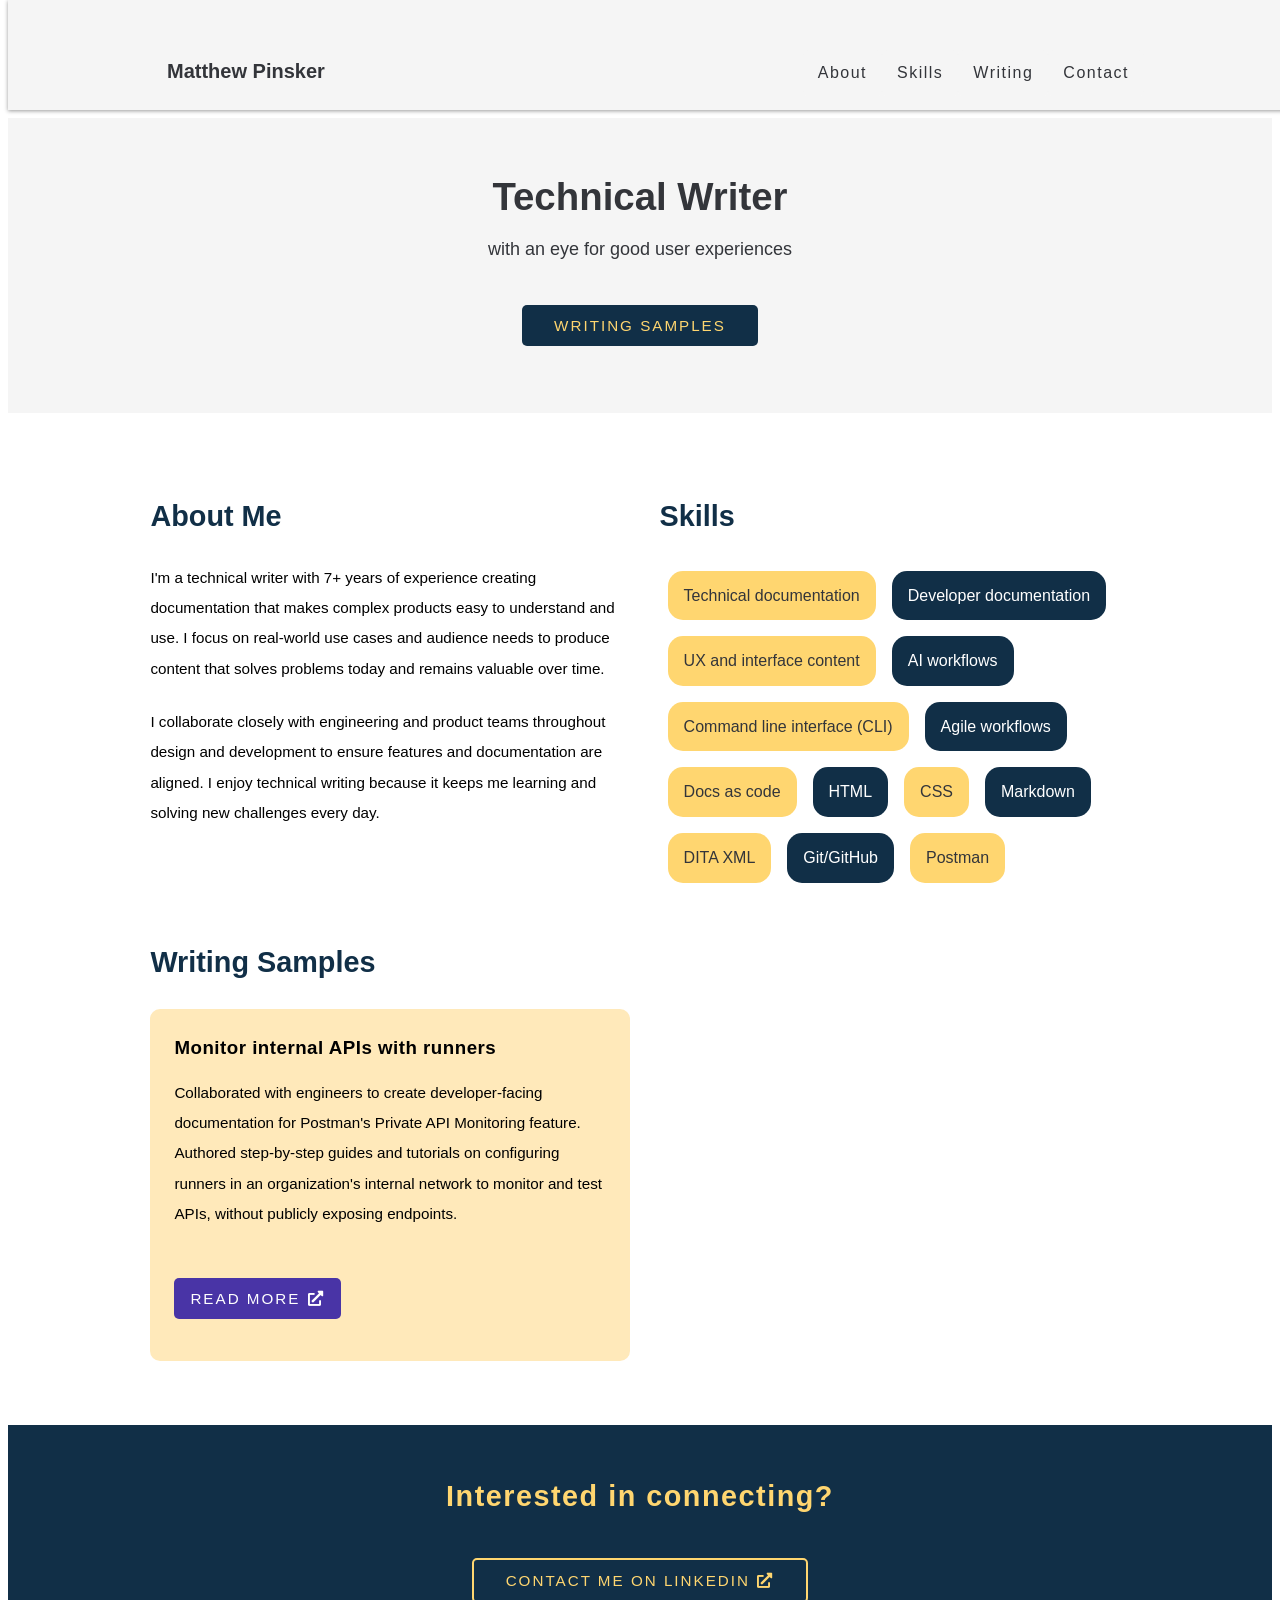
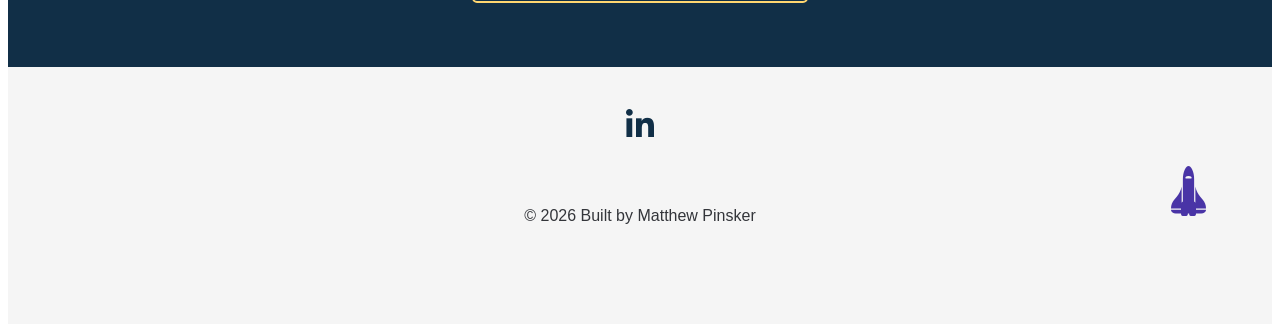
==== commit 8f1193d6: "Remove Postman Datasets sample" ====
--- a/index.html
+++ b/index.html
@@ -84,20 +84,17 @@
 						<p class="button-card"><a href="https://learning.postman.com/docs/monitoring-your-api/runners/overview" target="_blank" rel="noopener">Read More</a></p>
 					</div><!--/.card .card1-->
 
-					<div class="card card2">
-						<h3 class="card-title">Test APIs with datasets</h3>
+					<div class="card card2 hide">
+						<h3 class="card-title"></h3>
 						<div class="card-content">
-							<p>Wrote documentation for Postman Datasets, a rapidly evolving feature for reusing API workflow data. Created step-by-step guides and tutorials on configuring datasets with local and external data sources and using them across API workflows.</p>
+							<p></p>
 							<span class="card-tools hide"><strong>Tools:</strong>
 								<ul class="card-tools-items">
-									<li>Markdown</li>
-									<li>Git</li>
-									<li>GitHub</li>
-									<li>ChatGPT</li>
+									<li></li>
 								</ul><!-- /.card-tools-items -->
 							</span><!-- /.card-tools -->
 						</div><!-- /.card-content -->
-						<p class="button-card"><a href="https://learning.postman.com/docs/tests-and-scripts/datasets/overview" target="_blank" rel="noopener">Read More</a></p>
+						<p class="button-card"><a href="#" target="_blank" rel="noopener">Read More</a></p>
 					</div><!--/.card .card2-->
 
 					<div class="card card3 hide">
